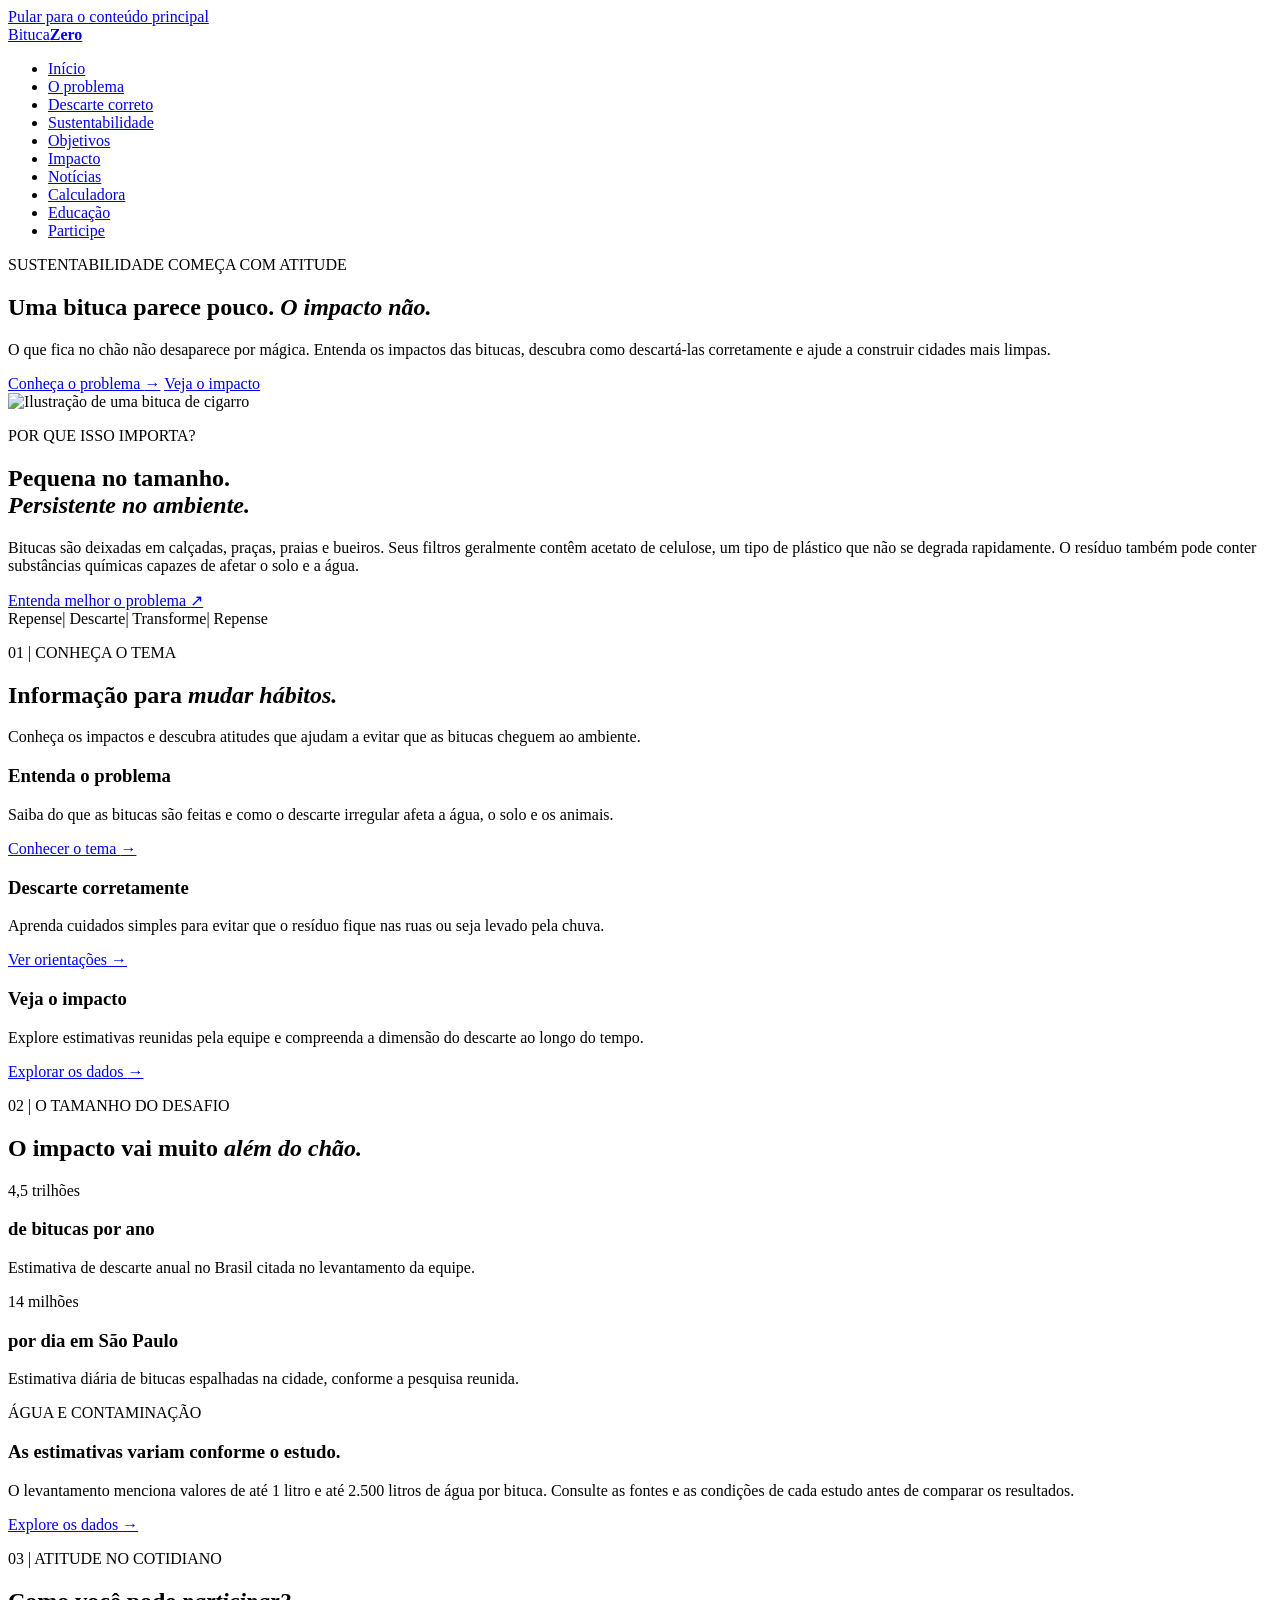
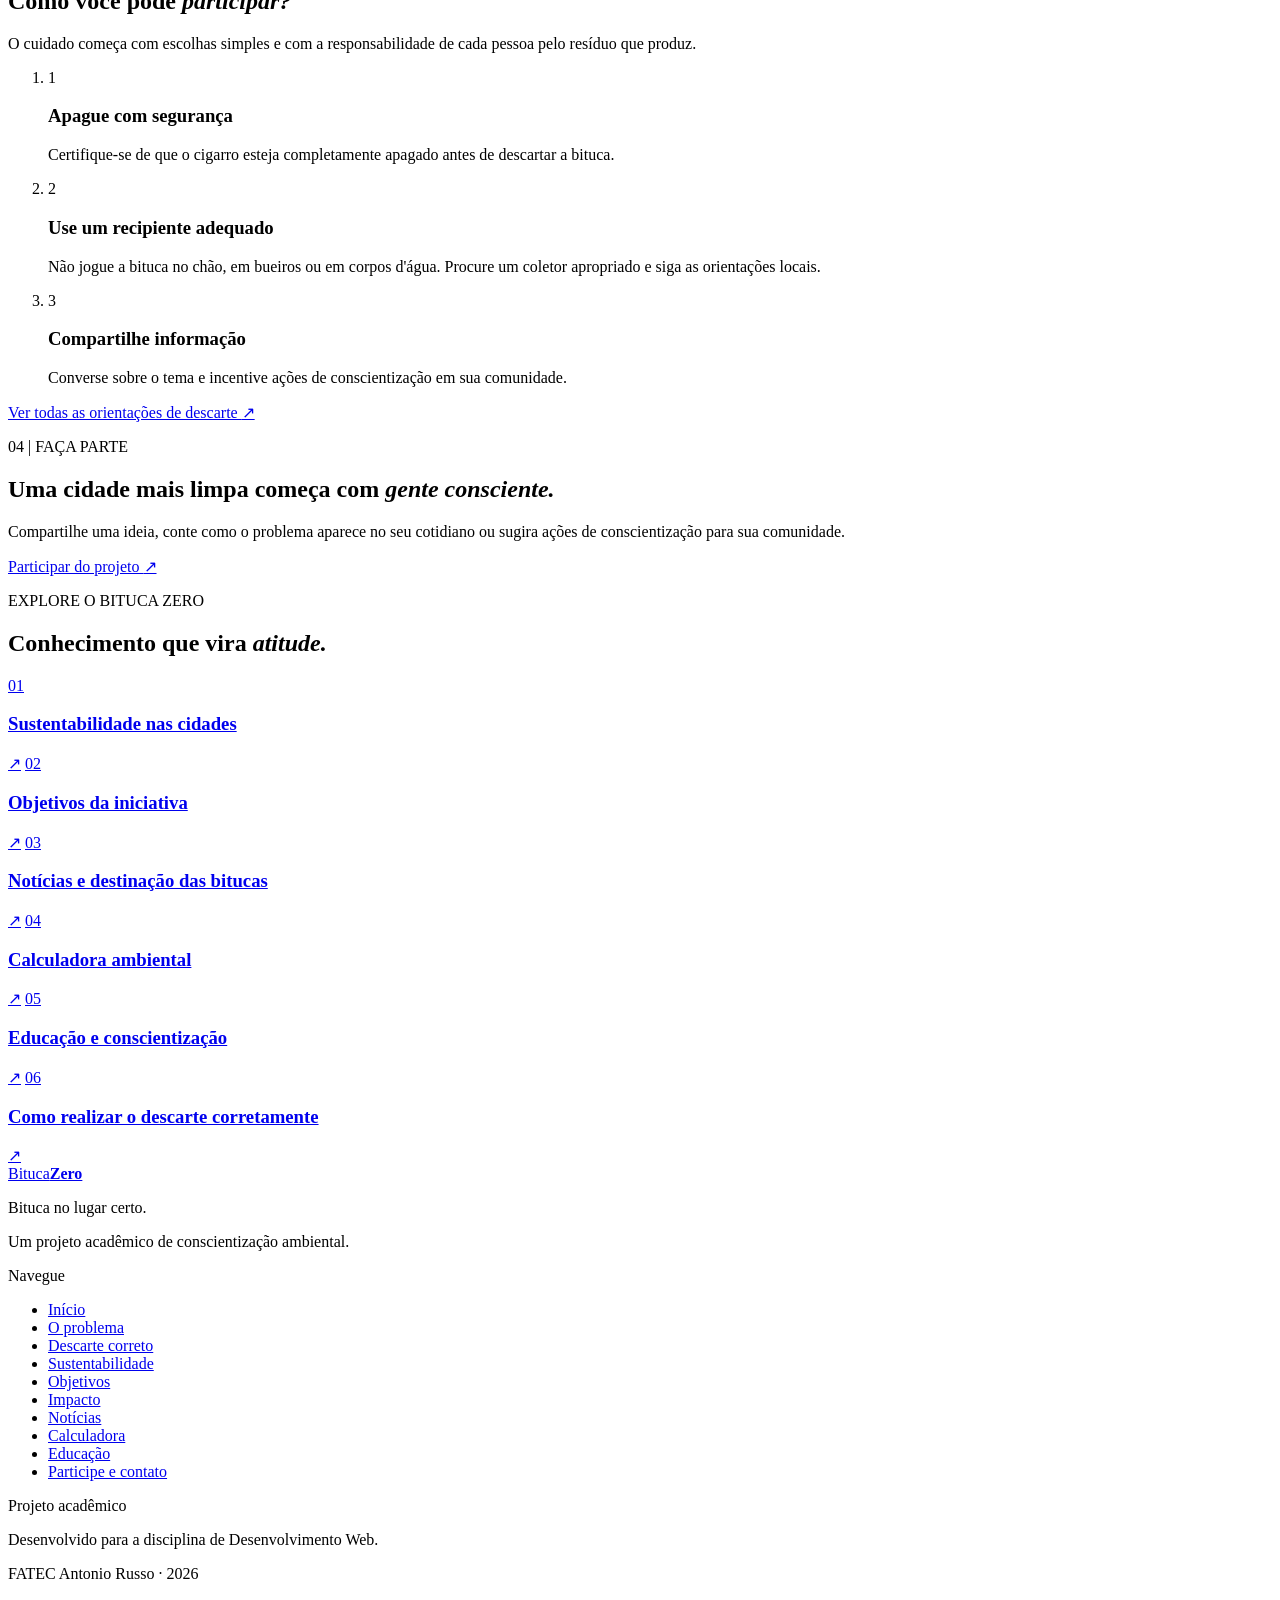
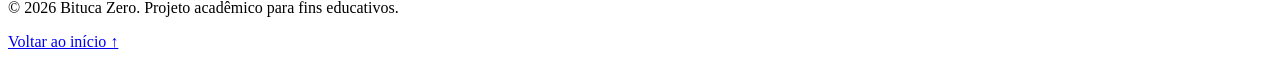
==== index.html @ f3017925 "Add files via upload" ====
<!DOCTYPE html>
<html lang="pt-BR">
<head>
    <meta charset="UTF-8">
    <meta name="viewport" content="width=device-width, initial-scale=1.0">
    <meta name="description" content="Bituca Zero: informação e conscientização sobre o descarte correto de bitucas de cigarro e seus impactos ambientais.">
    <meta name="theme-color" content="#315b3b">
    <title>Bituca Zero | Bituca no lugar certo</title>

    <!-- Estilos: base.css (cores, cabeçalho, rodapé) e index.css (esta página). -->
    <link rel="stylesheet" href="css/base.css">
    <link rel="stylesheet" href="css/index.css">
</head>
<body class="pagina_index">
    <!-- Link de acessibilidade: permite pular diretamente para o conteúdo. -->
    <a class="atalho-conteudo" href="#conteudo">Pular para o conteúdo principal</a>

    <!-- Cabeçalho com a marca e a navegação principal. -->
    <header class="cabecalho">
        <div class="container cabecalho_interno">
            <a class="logo" href="index.html" aria-label="Bituca Zero — página inicial">
                <span class="logo_texto">Bituca<strong>Zero</strong></span>
            </a>

            <!-- Os links apontam para as dez páginas planejadas para o site. -->
            <nav class="menu" aria-label="Menu principal">
                <ul class="menu_lista">
                    <li><a href="index.html" aria-current="page">Início</a></li>
                    <li><a href="problema.html">O problema</a></li>
                    <li><a href="descarte.html">Descarte correto</a></li>
                    <li><a href="sustentabilidade.html">Sustentabilidade</a></li>
                    <li><a href="objetivo.html">Objetivos</a></li>
                    <li><a href="impacto.html">Impacto</a></li>
                    <li><a href="noticias.html">Notícias</a></li>
                    <li><a href="calculadora.html">Calculadora</a></li>
                    <li><a href="educacao.html">Educação</a></li>
                    <li><a class="menu_botao" href="contato.html">Participe</a></li>
                </ul>
            </nav>
        </div>
    </header>

    <!-- Conteúdo principal da página inicial. -->
    <main id="conteudo">
        <!-- Seção de destaque- apresenta o tema e encaminha para outras páginas. -->
        <section class="destaque" aria-labelledby="titulo-destaque">
            <div class="container destaque_interno">
                <div class="destaque_texto">
                    <p class="sobretitulo"><span class="sobretitulo_ponto" aria-hidden="true"></span> SUSTENTABILIDADE COMEÇA COM ATITUDE</p>
                    <h1 id="titulo-destaque">Uma bituca parece pouco. <em>O impacto não.</em></h1>
                    <p class="destaque_descricao">
                        O que fica no chão não desaparece por mágica. Entenda os impactos das bitucas,
                        descubra como descartá-las corretamente e ajude a construir cidades mais limpas.
                    </p>
                    <div class="destaque_acoes">
                        <a class="botao botao_principal" href="problema.html">Conheça o problema <span aria-hidden="true">→</span></a>
                        <a class="botao botao_contorno" href="impacto.html">Veja o impacto</a>
                    </div>
                </div>
                
                <!-- Imagem  -->
                <div class="destaque_imagem">
                    <img src="img/bituca.png" alt="Ilustração de uma bituca de cigarro" width="400" height="400">
                </div>
            </div>
        </section>

        <!-- Resumo introdutório sobre a importância do tema. -->
        <section class="secao secao_introducao" aria-labelledby="titulo-causa">
            <div class="container introducao_grade">
                <div>
                    <p class="sobretitulo">POR QUE ISSO IMPORTA?</p>
                    <h2 id="titulo-causa">Pequena no tamanho.<br><em>Persistente no ambiente.</em></h2>
                </div>
                <div class="introducao_texto">
                    <p>
                        Bitucas são deixadas em calçadas, praças, praias e bueiros. Seus filtros geralmente
                        contêm acetato de celulose, um tipo de plástico que não se degrada rapidamente.
                        O resíduo também pode conter substâncias químicas capazes de afetar o solo e a água.
                    </p>
                    <a class="link-seta" href="problema.html">Entenda melhor o problema <span aria-hidden="true">↗</span></a>
                </div>
            </div>
        </section>

        <!--faixa entre o inicio e a intro-->
            <div class="faixa" aria-hidden="true">
                <span>Repense</span><span class="faixa_estrela">|</span>
                <span>Descarte</span><span class="faixa_estrela">|</span>
                <span>Transforme</span><span class="faixa_estrela">|</span>
                <span>Repense</span>
            </div>

        <!-- Cartões que apresentam os principais caminhos de navegação. -->
        <section class="secao secao_problema" aria-labelledby="titulo-explorar">
            <div class="container">
                <div class="secao_cabecalho">
                    <div>
                        <p class="sobretitulo">01 | CONHEÇA O TEMA</p>
                        <h2 id="titulo-explorar">Informação para <em>mudar hábitos.</em></h2>
                    </div>
                    <p>Conheça os impactos e descubra atitudes que ajudam a evitar que as bitucas cheguem ao ambiente.</p>
                </div>

                <div class="cartoes">
                    <article class="cartao">
                        <span class="cartao_numero" aria-hidden="true"></span>
                        <h3>Entenda o problema</h3>
                        <p>Saiba do que as bitucas são feitas e como o descarte irregular afeta a água, o solo e os animais.</p>
                        <a href="problema.html">Conhecer o tema <span aria-hidden="true">→</span></a>
                    </article>

                    <article class="cartao">
                        <span class="cartao_numero" aria-hidden="true"></span>
                        <h3>Descarte corretamente</h3>
                        <p>Aprenda cuidados simples para evitar que o resíduo fique nas ruas ou seja levado pela chuva.</p>
                        <a href="descarte.html">Ver orientações <span aria-hidden="true">→</span></a>
                    </article>

                    <article class="cartao">
                        <span class="cartao_numero" aria-hidden="true"></span>
                        <h3>Veja o impacto</h3>
                        <p>Explore estimativas reunidas pela equipe e compreenda a dimensão do descarte ao longo do tempo.</p>
                        <a href="impacto.html">Explorar os dados <span aria-hidden="true">→</span></a>
                    </article>
                </div>
            </div>
        </section>

        <!-- Dados do levantamento -->
        <section class="secao secao_dados" aria-labelledby="titulo-dados">
            <div class="container">
                <div class="secao_cabecalho secao_cabecalho_claro">
                    <div>
                        <p class="sobretitulo">02 | O TAMANHO DO DESAFIO</p>
                        <h2 id="titulo-dados">O impacto vai muito <em>além do chão.</em></h2>
                    </div>
                </div>

                <div class="dados_grade">
                    <article class="dado">
                        <p class="dado_numero">4,5 <span>trilhões</span></p>
                        <h3>de bitucas por ano</h3>
                        <p>Estimativa de descarte anual no Brasil citada no levantamento da equipe.</p>
                    </article>
                    <article class="dado">
                        <p class="dado_numero">14 <span>milhões</span></p>
                        <h3>por dia em São Paulo</h3>
                        <p>Estimativa diária de bitucas espalhadas na cidade, conforme a pesquisa reunida.</p>
                    </article>
                    <article class="dado dado_destaque">
                        <p class="dado_etiqueta">ÁGUA E CONTAMINAÇÃO</p>
                        <h3>As estimativas variam conforme o estudo.</h3>
                        <p>O levantamento menciona valores de até 1 litro e até 2.500 litros de água por bituca. Consulte as fontes e as condições de cada estudo antes de comparar os resultados.</p>
                    </article>
                </div>
                <a class="botao botao_claro" href="impacto.html">Explore os dados <span aria-hidden="true">→</span></a>
            </div>
        </section>

        <!-- Passos práticos para orientar o visitante. -->
        <section class="secao secao_passos" aria-labelledby="titulo-participar">
            <div class="container">
                <div class="secao_cabecalho">
                    <div>
                        <p class="sobretitulo">03 | ATITUDE NO COTIDIANO</p>
                        <h2 id="titulo-participar">Como você pode <em>participar?</em></h2>
                    </div>
                    <p>O cuidado começa com escolhas simples e com a responsabilidade de cada pessoa pelo resíduo que produz.</p>
                </div>

                <ol class="passos">
                    <li class="passos_item">
                        <span class="passos_numero">1</span>
                        <div>
                            <h3>Apague com segurança</h3>
                            <p>Certifique-se de que o cigarro esteja completamente apagado antes de descartar a bituca.</p>
                        </div>
                    </li>
                    <li class="passos_item">
                        <span class="passos_numero">2</span>
                        <div>
                            <h3>Use um recipiente adequado</h3>
                            <p>Não jogue a bituca no chão, em bueiros ou em corpos d'água. Procure um coletor apropriado e siga as orientações locais.</p>
                        </div>
                    </li>
                    <li class="passos_item">
                        <span class="passos_numero">3</span>
                        <div>
                            <h3>Compartilhe informação</h3>
                            <p>Converse sobre o tema e incentive ações de conscientização em sua comunidade.</p>
                        </div>
                    </li>
                </ol>
                <a class="link-seta" href="descarte.html">Ver todas as orientações de descarte <span aria-hidden="true">↗</span></a>
            </div>
        </section>

        <!-- Chamada para participação da comunidade. -->
        <section class="secao secao_participar" aria-labelledby="titulo-faca-parte">
            <div class="container participar_cartao">
                <div class="participar_texto">
                    <p class="sobretitulo">04 | FAÇA PARTE</p>
                    <h2 id="titulo-faca-parte">Uma cidade mais limpa começa com <em>gente consciente.</em></h2>
                    <p>Compartilhe uma ideia, conte como o problema aparece no seu cotidiano ou sugira ações de conscientização para sua comunidade.</p>
                </div>
                <a class="botao botao_principal" href="contato.html">Participar do projeto <span aria-hidden="true">↗</span></a>
            </div>
        </section>

        <!-- Área com links para as demais páginas do site. -->
        <section class="secao secao_explorar" aria-labelledby="titulo-explorar-paginas">
            <div class="container">
                <div class="secao_cabecalho">
                    <div>
                        <p class="sobretitulo">EXPLORE O BITUCA ZERO</p>
                        <h2 id="titulo-explorar-paginas">Conhecimento que vira <em>atitude.</em></h2>
                    </div>
                </div>

                <div class="mais_grade">
                    <a class="mais_cartao" href="sustentabilidade.html"><span>01</span><h3>Sustentabilidade nas cidades</h3><span class="mais_seta" aria-hidden="true">↗</span></a>
                    <a class="mais_cartao" href="objetivo.html"><span>02</span><h3>Objetivos da iniciativa</h3><span class="mais_seta" aria-hidden="true">↗</span></a>
                    <a class="mais_cartao" href="noticias.html"><span>03</span><h3>Notícias e destinação das bitucas</h3><span class="mais_seta" aria-hidden="true">↗</span></a>
                    <a class="mais_cartao" href="calculadora.html"><span>04</span><h3>Calculadora ambiental</h3><span class="mais_seta" aria-hidden="true">↗</span></a>
                    <a class="mais_cartao" href="educacao.html"><span>05</span><h3>Educação e conscientização</h3><span class="mais_seta" aria-hidden="true">↗</span></a>
                    <a class="mais_cartao" href="descarte.html"><span>06</span><h3>Como realizar o descarte corretamente</h3><span class="mais_seta" aria-hidden="true">↗</span></a>
                </div>
            </div>
        </section>
    </main>

    <!-- Rodapé repetido nas páginas para manter a navegação consistente. -->
    <footer class="rodape">
        <div class="container rodape_interno">
            <div class="rodape_marca">
                <a class="logo logo_rodape" href="index.html" aria-label="Bituca Zero — página inicial">
                    <span class="logo_texto">Bituca<strong>Zero</strong></span>
                </a>
                <p>Bituca no lugar certo.</p>
                <p class="rodape_descricao">Um projeto acadêmico de conscientização ambiental.</p>
            </div>

            <nav class="rodape_nav" aria-label="Navegação do rodapé">
                <p class="rodape_titulo">Navegue</p>
                <ul class="rodape_links">
                    <li><a href="index.html" aria-current="page">Início</a></li>
                    <li><a href="problema.html">O problema</a></li>
                    <li><a href="descarte.html">Descarte correto</a></li>
                    <li><a href="sustentabilidade.html">Sustentabilidade</a></li>
                    <li><a href="objetivo.html">Objetivos</a></li>
                    <li><a href="impacto.html">Impacto</a></li>
                    <li><a href="noticias.html">Notícias</a></li>
                    <li><a href="calculadora.html">Calculadora</a></li>
                    <li><a href="educacao.html">Educação</a></li>
                    <li><a href="contato.html">Participe e contato</a></li>
                </ul>
            </nav>

            <div class="rodape_projeto">
                <p class="rodape_titulo">Projeto acadêmico</p>
                <p>Desenvolvido para a disciplina de Desenvolvimento Web.</p>
                <p>FATEC Antonio Russo · 2026</p>
            </div>
        </div>
        <div class="container rodape_final">
            <p>&copy; 2026 Bituca Zero. Projeto acadêmico para fins educativos.</p>
            <a href="#conteudo">Voltar ao início ↑</a>
        </div>
    </footer>
</body>
</html>
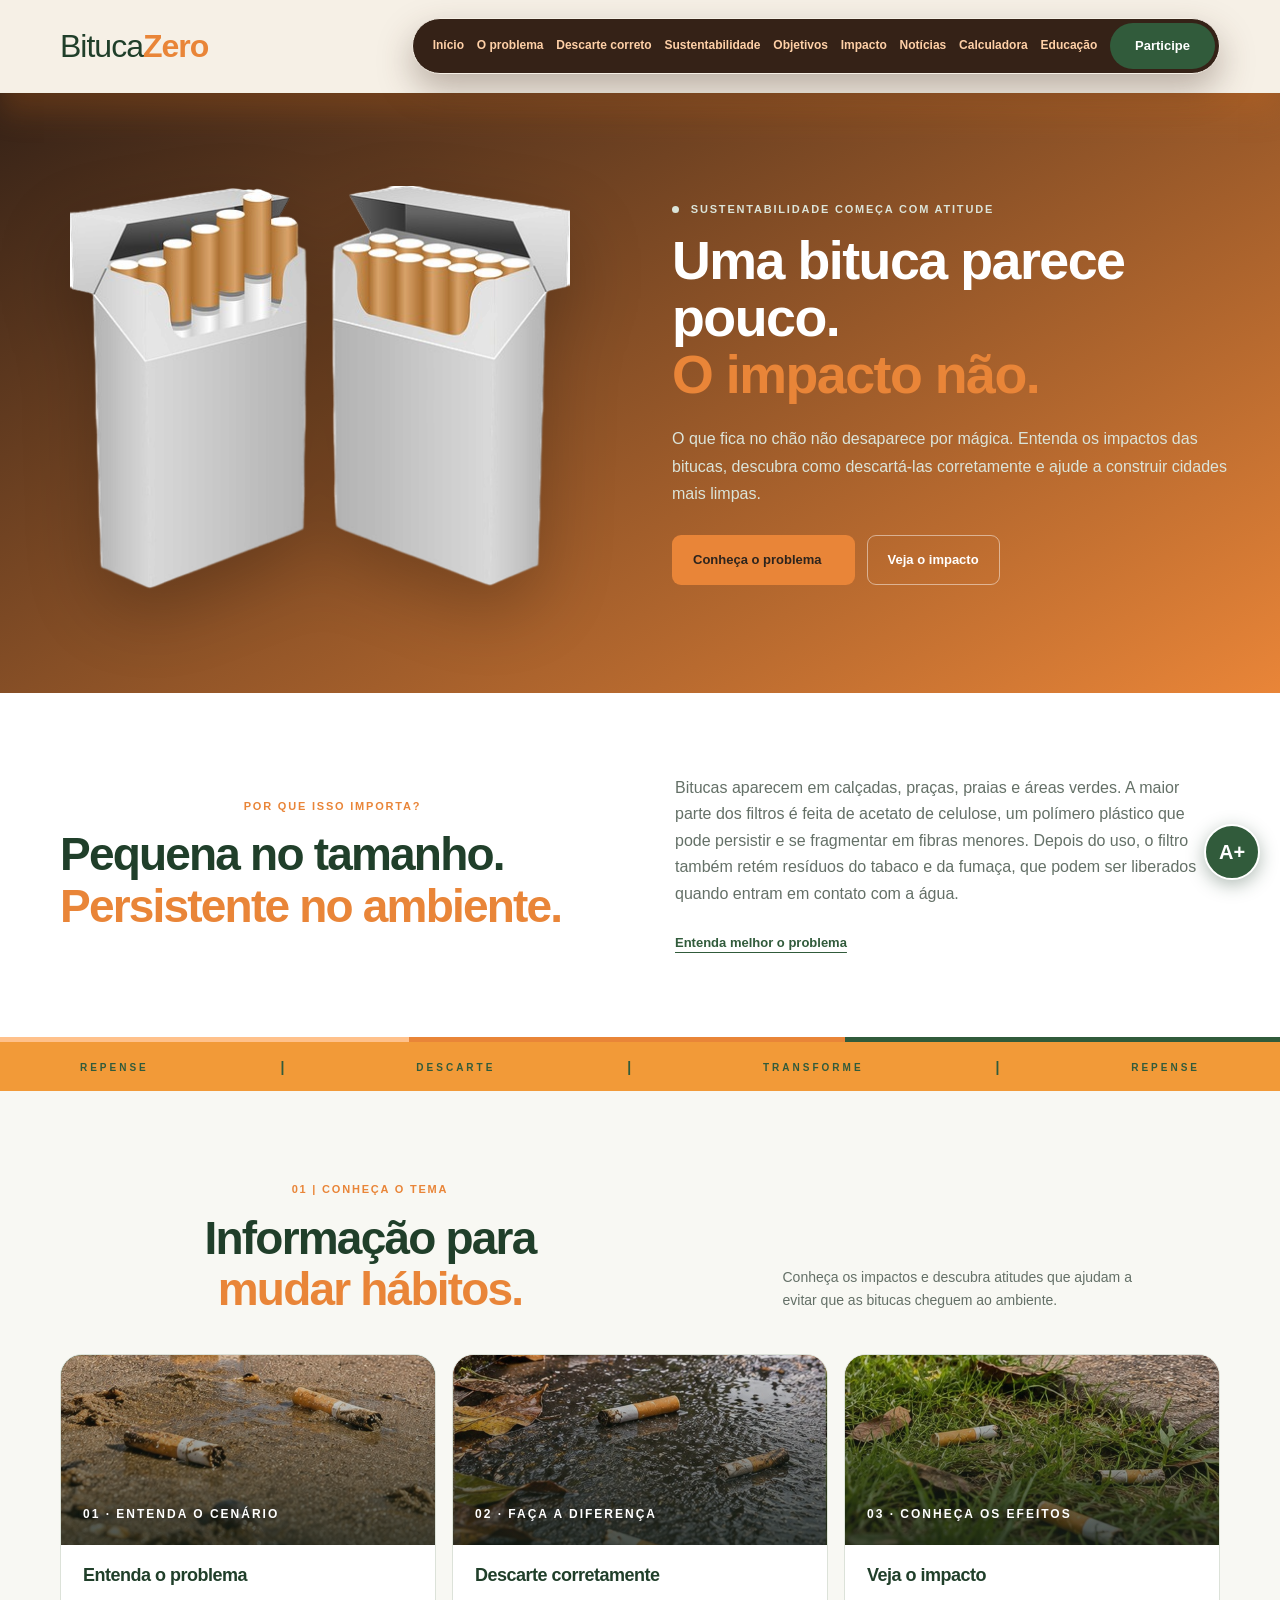
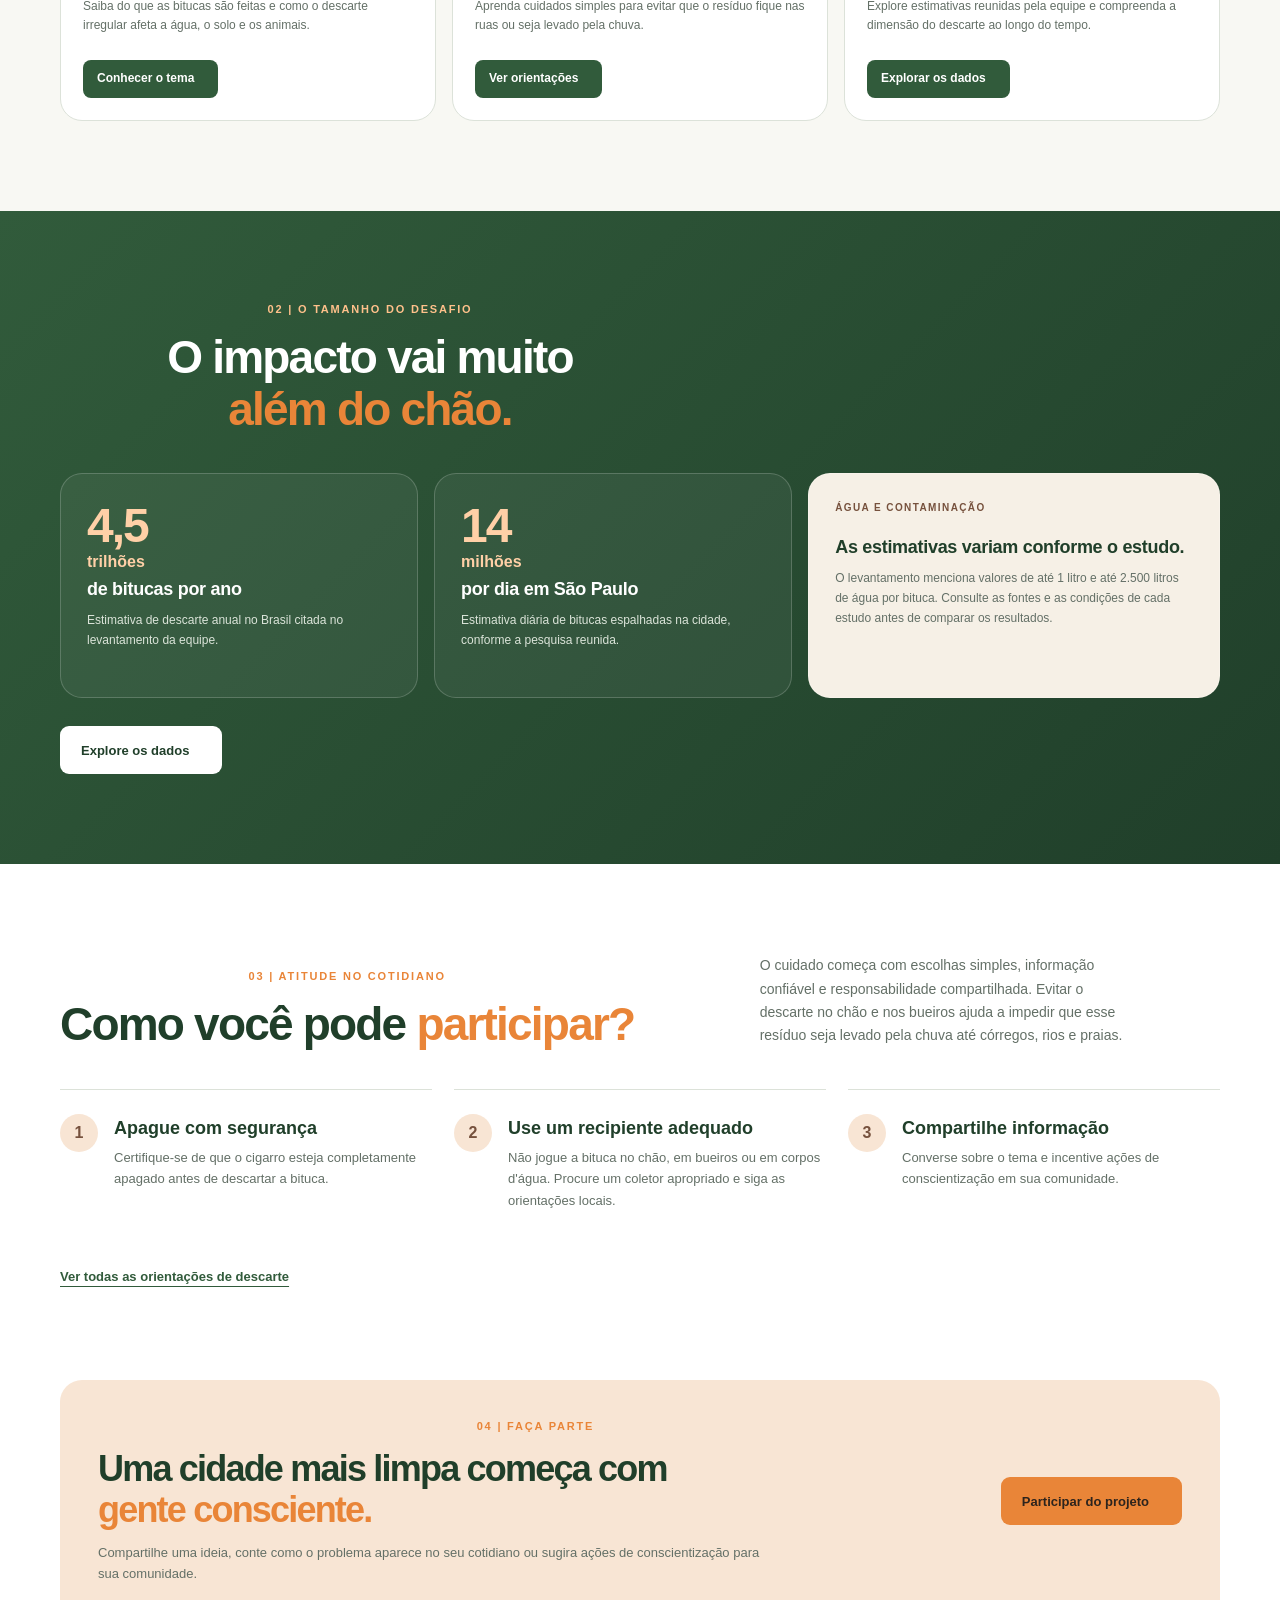
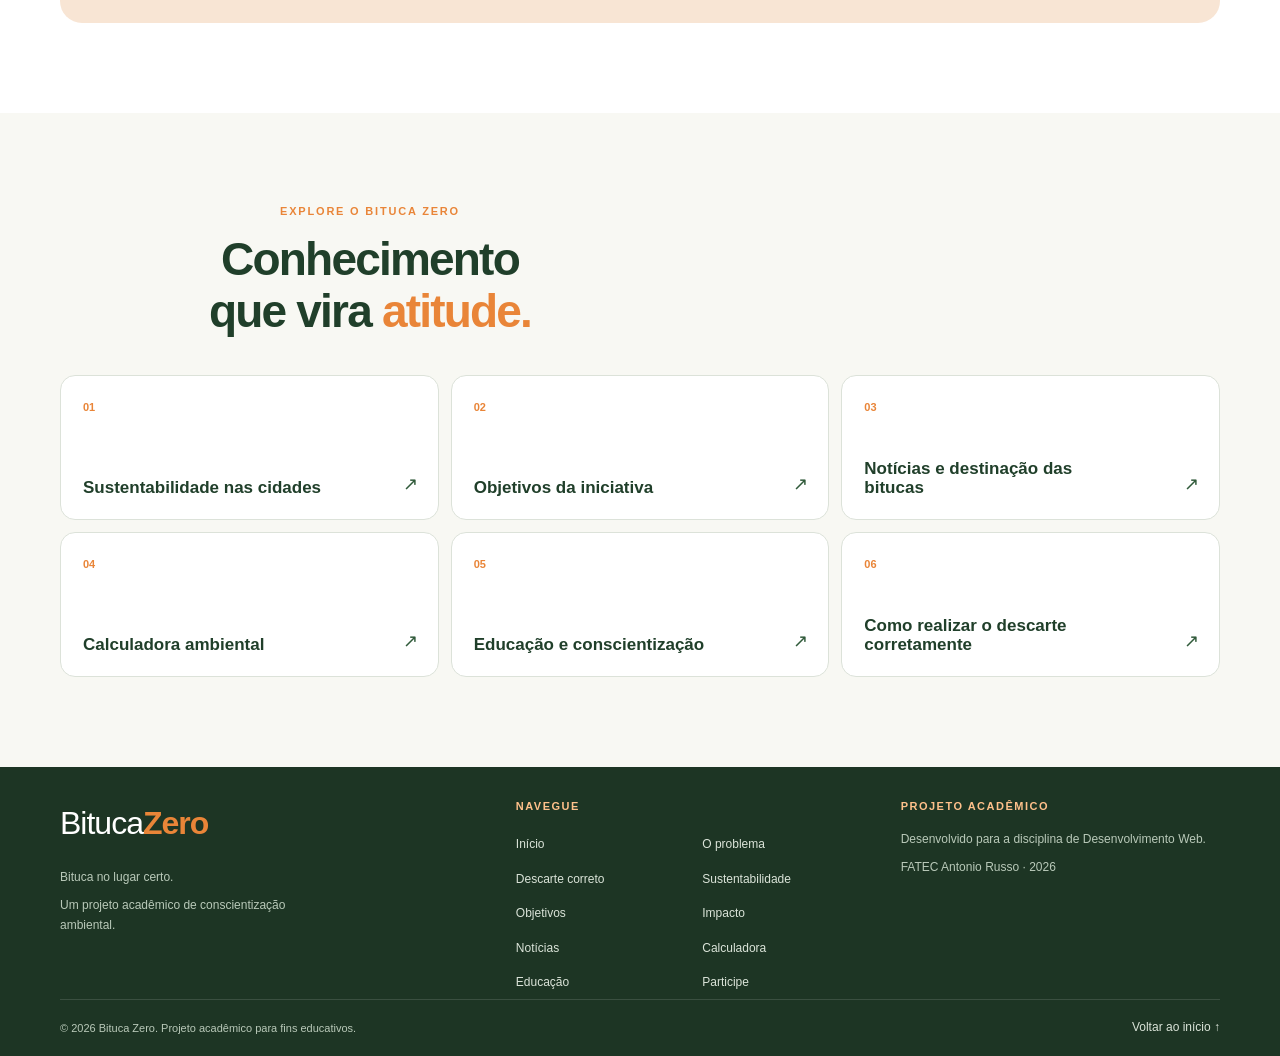
==== commit 60bfbfed: "Primeiro commit" ====
--- a/index.html
+++ b/index.html
@@ -23,18 +23,20 @@
             </a>
 
             <!-- Os links apontam para as dez páginas planejadas para o site. -->
-            <nav class="menu" aria-label="Menu principal">
-                <ul class="menu_lista">
-                    <li><a href="index.html" aria-current="page">Início</a></li>
+            <button class="menu_toggle" type="button" aria-expanded="false" aria-controls="menu-principal" aria-label="Abrir menu">
+                <span class="menu_toggle_barras" aria-hidden="true"></span>
+            </button>
+            <nav class="menu" id="menu-principal" aria-label="Menu principal">
+                <ul class="menu_lista">                    <li><a href="index.html">Início</a></li>
                     <li><a href="problema.html">O problema</a></li>
                     <li><a href="descarte.html">Descarte correto</a></li>
                     <li><a href="sustentabilidade.html">Sustentabilidade</a></li>
-                    <li><a href="objetivo.html">Objetivos</a></li>
+                    <li><a href="objetivos.html">Objetivos</a></li>
                     <li><a href="impacto.html">Impacto</a></li>
                     <li><a href="noticias.html">Notícias</a></li>
                     <li><a href="calculadora.html">Calculadora</a></li>
                     <li><a href="educacao.html">Educação</a></li>
-                    <li><a class="menu_botao" href="contato.html">Participe</a></li>
+                    <li><a href="participe.html" class="menu_botao">Participe</a></li>
                 </ul>
             </nav>
         </div>
@@ -47,13 +49,13 @@
             <div class="container destaque_interno">
                 <div class="destaque_texto">
                     <p class="sobretitulo"><span class="sobretitulo_ponto" aria-hidden="true"></span> SUSTENTABILIDADE COMEÇA COM ATITUDE</p>
-                    <h1 id="titulo-destaque">Uma bituca parece pouco. <em>O impacto não.</em></h1>
+                    <h1 id="titulo-destaque">Uma bituca parece pouco.<br><em>O impacto não.</em></h1>
                     <p class="destaque_descricao">
                         O que fica no chão não desaparece por mágica. Entenda os impactos das bitucas,
                         descubra como descartá-las corretamente e ajude a construir cidades mais limpas.
                     </p>
                     <div class="destaque_acoes">
-                        <a class="botao botao_principal" href="problema.html">Conheça o problema <span aria-hidden="true">→</span></a>
+                        <a class="botao botao_principal" href="problema.html">Conheça o problema <span aria-hidden="true"></span></a>
                         <a class="botao botao_contorno" href="impacto.html">Veja o impacto</a>
                     </div>
                 </div>
@@ -74,11 +76,9 @@
                 </div>
                 <div class="introducao_texto">
                     <p>
-                        Bitucas são deixadas em calçadas, praças, praias e bueiros. Seus filtros geralmente
-                        contêm acetato de celulose, um tipo de plástico que não se degrada rapidamente.
-                        O resíduo também pode conter substâncias químicas capazes de afetar o solo e a água.
+                        Bitucas aparecem em calçadas, praças, praias e áreas verdes. A maior parte dos filtros é feita de acetato de celulose, um polímero plástico que pode persistir e se fragmentar em fibras menores. Depois do uso, o filtro também retém resíduos do tabaco e da fumaça, que podem ser liberados quando entram em contato com a água.
                     </p>
-                    <a class="link-seta" href="problema.html">Entenda melhor o problema <span aria-hidden="true">↗</span></a>
+                    <a class="link-seta" href="problema.html">Entenda melhor o problema <span aria-hidden="true"></span></a>
                 </div>
             </div>
         </section>
@@ -104,24 +104,27 @@
 
                 <div class="cartoes">
                     <article class="cartao">
+                        <div class="cartao_visual"><img src="img/problematica-praia.jpg" alt="Imagem ilustrativa de bitucas espalhadas na areia de uma praia"><span>01 · Entenda o cenário</span></div>
                         <span class="cartao_numero" aria-hidden="true"></span>
                         <h3>Entenda o problema</h3>
                         <p>Saiba do que as bitucas são feitas e como o descarte irregular afeta a água, o solo e os animais.</p>
-                        <a href="problema.html">Conhecer o tema <span aria-hidden="true">→</span></a>
+                        <a href="problema.html">Conhecer o tema <span aria-hidden="true"></span></a>
                     </article>
 
                     <article class="cartao">
+                        <div class="cartao_visual"><img src="img/problematica-bueiro-nova.jpg" alt="Imagem ilustrativa de bitucas próximas a um bueiro em uma rua molhada"><span>02 · Faça a diferença</span></div>
                         <span class="cartao_numero" aria-hidden="true"></span>
                         <h3>Descarte corretamente</h3>
                         <p>Aprenda cuidados simples para evitar que o resíduo fique nas ruas ou seja levado pela chuva.</p>
-                        <a href="descarte.html">Ver orientações <span aria-hidden="true">→</span></a>
+                        <a href="descarte.html">Ver orientações <span aria-hidden="true"></span></a>
                     </article>
 
                     <article class="cartao">
+                        <div class="cartao_visual"><img src="img/problematica-parque.jpg" alt="Imagem ilustrativa de bitucas abandonadas no gramado de um parque"><span>03 · Conheça os efeitos</span></div>
                         <span class="cartao_numero" aria-hidden="true"></span>
                         <h3>Veja o impacto</h3>
                         <p>Explore estimativas reunidas pela equipe e compreenda a dimensão do descarte ao longo do tempo.</p>
-                        <a href="impacto.html">Explorar os dados <span aria-hidden="true">→</span></a>
+                        <a href="impacto.html">Explorar os dados <span aria-hidden="true"></span></a>
                     </article>
                 </div>
             </div>
@@ -154,7 +157,7 @@
                         <p>O levantamento menciona valores de até 1 litro e até 2.500 litros de água por bituca. Consulte as fontes e as condições de cada estudo antes de comparar os resultados.</p>
                     </article>
                 </div>
-                <a class="botao botao_claro" href="impacto.html">Explore os dados <span aria-hidden="true">→</span></a>
+                <a class="botao botao_claro" href="impacto.html">Explore os dados <span aria-hidden="true"></span></a>
             </div>
         </section>
 
@@ -166,7 +169,7 @@
                         <p class="sobretitulo">03 | ATITUDE NO COTIDIANO</p>
                         <h2 id="titulo-participar">Como você pode <em>participar?</em></h2>
                     </div>
-                    <p>O cuidado começa com escolhas simples e com a responsabilidade de cada pessoa pelo resíduo que produz.</p>
+                    <p>O cuidado começa com escolhas simples, informação confiável e responsabilidade compartilhada. Evitar o descarte no chão e nos bueiros ajuda a impedir que esse resíduo seja levado pela chuva até córregos, rios e praias.</p>
                 </div>
 
                 <ol class="passos">
@@ -192,7 +195,7 @@
                         </div>
                     </li>
                 </ol>
-                <a class="link-seta" href="descarte.html">Ver todas as orientações de descarte <span aria-hidden="true">↗</span></a>
+                <a class="link-seta" href="descarte.html">Ver todas as orientações de descarte <span aria-hidden="true"></span></a>
             </div>
         </section>
 
@@ -204,7 +207,7 @@
                     <h2 id="titulo-faca-parte">Uma cidade mais limpa começa com <em>gente consciente.</em></h2>
                     <p>Compartilhe uma ideia, conte como o problema aparece no seu cotidiano ou sugira ações de conscientização para sua comunidade.</p>
                 </div>
-                <a class="botao botao_principal" href="contato.html">Participar do projeto <span aria-hidden="true">↗</span></a>
+                <a class="botao botao_principal" href="participe.html">Participar do projeto <span aria-hidden="true"></span></a>
             </div>
         </section>
 
@@ -220,7 +223,7 @@
 
                 <div class="mais_grade">
                     <a class="mais_cartao" href="sustentabilidade.html"><span>01</span><h3>Sustentabilidade nas cidades</h3><span class="mais_seta" aria-hidden="true">↗</span></a>
-                    <a class="mais_cartao" href="objetivo.html"><span>02</span><h3>Objetivos da iniciativa</h3><span class="mais_seta" aria-hidden="true">↗</span></a>
+                    <a class="mais_cartao" href="objetivos.html"><span>02</span><h3>Objetivos da iniciativa</h3><span class="mais_seta" aria-hidden="true">↗</span></a>
                     <a class="mais_cartao" href="noticias.html"><span>03</span><h3>Notícias e destinação das bitucas</h3><span class="mais_seta" aria-hidden="true">↗</span></a>
                     <a class="mais_cartao" href="calculadora.html"><span>04</span><h3>Calculadora ambiental</h3><span class="mais_seta" aria-hidden="true">↗</span></a>
                     <a class="mais_cartao" href="educacao.html"><span>05</span><h3>Educação e conscientização</h3><span class="mais_seta" aria-hidden="true">↗</span></a>
@@ -244,16 +247,16 @@
             <nav class="rodape_nav" aria-label="Navegação do rodapé">
                 <p class="rodape_titulo">Navegue</p>
                 <ul class="rodape_links">
-                    <li><a href="index.html" aria-current="page">Início</a></li>
+                    <li><a href="index.html">Início</a></li>
                     <li><a href="problema.html">O problema</a></li>
                     <li><a href="descarte.html">Descarte correto</a></li>
                     <li><a href="sustentabilidade.html">Sustentabilidade</a></li>
-                    <li><a href="objetivo.html">Objetivos</a></li>
+                    <li><a href="objetivos.html">Objetivos</a></li>
                     <li><a href="impacto.html">Impacto</a></li>
                     <li><a href="noticias.html">Notícias</a></li>
                     <li><a href="calculadora.html">Calculadora</a></li>
                     <li><a href="educacao.html">Educação</a></li>
-                    <li><a href="contato.html">Participe e contato</a></li>
+                    <li><a href="participe.html">Participe</a></li>
                 </ul>
             </nav>
 
@@ -268,5 +271,34 @@
             <a href="#conteudo">Voltar ao início ↑</a>
         </div>
     </footer>
+    <div id="acesso">
+        <button id="abrir" type="button" aria-expanded="false" aria-controls="painel" aria-label="Abrir painel de acessibilidade">A+</button>
+        <section id="painel" role="dialog" aria-labelledby="titulo-acessibilidade" hidden>
+            <h2 id="titulo-acessibilidade">Acessibilidade</h2>
+            <div role="group" aria-label="Tamanho do texto">
+                <span>Tamanho do texto</span>
+                <button type="button" data-acao="fonte-menos" aria-label="Diminuir texto">A−</button>
+                <button type="button" data-acao="fonte-mais" aria-label="Aumentar texto">A+</button>
+            </div>
+            <div role="group" aria-label="Opções visuais">
+                <button type="button" data-toggle="alto-contraste" aria-pressed="false">Alto contraste</button>
+                <button type="button" data-toggle="escala-cinza" aria-pressed="false">Tons de cinza</button>
+                <button type="button" data-toggle="fonte-legivel" aria-pressed="false">Fonte legível</button>
+                <button type="button" data-toggle="destacar-links" aria-pressed="false">Destacar links</button>
+                <button type="button" data-toggle="espacamento" aria-pressed="false">Mais espaçamento</button>
+                <button type="button" data-acao="daltonismo" aria-pressed="false">Modo daltônico: desligado</button>
+            </div>
+            <button type="button" class="a11y-reset" data-acao="reset" aria-live="polite">Restaurar padrão</button>
+        </section>
+        <svg aria-hidden="true" focusable="false">
+            <defs>
+                <filter id="filtro-protanopia"><feColorMatrix type="matrix" values="0.567 0.433 0 0 0  0.558 0.442 0 0 0  0 0.242 0.758 0 0  0 0 0 1 0"/></filter>
+                <filter id="filtro-deuteranopia"><feColorMatrix type="matrix" values="0.625 0.375 0 0 0  0.7 0.3 0 0 0  0 0.3 0.7 0 0  0 0 0 1 0"/></filter>
+                <filter id="filtro-tritanopia"><feColorMatrix type="matrix" values="0.95 0.05 0 0 0  0 0.433 0.567 0 0  0 0.475 0.525 0 0  0 0 0 1 0"/></filter>
+            </defs>
+        </svg>
+    </div>
+    <script src="js/menu.js" defer></script>
+    <script src="js/acessibilidade.js" defer></script>
 </body>
 </html>
--- a/css/base.css
+++ b/css/base.css
@@ -0,0 +1,746 @@
+/* 1. Variáveis (paleta, medidas) */
+:root {
+    /* Cores principais */
+    --verde: #315b3b;
+    --verde-escuro: #203f2a;
+    --verde-rodape: #1d3524;
+    --laranja: #e98538;
+    --laranja-hover: #f39a50;
+    --laranja-claro: #f8e5d4;
+    --laranja-suave: #ffc18b;      /* destaques sobre fundo escuro */
+    --laranja-numero: #ffd0a7;     /* números grandes sobre fundo verde */
+    --laranja-faixa: #f29a38;      /* faixa "Repense · Descarte · Transforme" */
+    --marrom: #76513d;
+    --marrom-escuro: #352217;
+    --branco: #ffffff;
+    --bege: #f6f0e6;
+
+    /* Textos */
+    --texto: #27332a;
+    --texto-suave: #647067;
+    --texto-menu: #4c5a4f;
+    --texto-botao: #2d241d;
+    --texto-sobre-escuro: #dbe4d9;        /* texto claro sobre verde */
+    --texto-sobre-escuro-suave: #b9c9b9;  /* texto secundário sobre verde */
+
+    /* Fundos, bordas e efeitos */
+    --fundo: #f8f8f3;
+    --borda: #dce2d9;
+    --cinza-numero: #a6afa5;
+    --sombra: 0 18px 45px rgba(32, 63, 42, 0.09);
+    --raio: 22px;
+    --largura: 1160px;
+}
+
+/* Respeita o tamanho declarado dos elementos. */
+*,
+*::before,
+*::after {
+    box-sizing: border-box;
+}
+html {
+    scroll-behavior: smooth;
+    scroll-padding-top: 100px;
+}
+body {
+    margin: 0;
+    background: var(--fundo);
+    color: var(--texto);
+    font-family: Arial, Helvetica, sans-serif;
+    font-size: 1rem;
+    line-height: 1.65;
+}
+img,
+svg {
+    max-width: 100%;
+}
+a {
+    color: inherit;
+}
+a:focus-visible {
+    outline: 3px solid var(--laranja);
+    outline-offset: 4px;
+}
+.container {
+    width: min(var(--largura), calc(100% - 48px));
+    margin-inline: auto;
+}
+
+/* Link de acessibilidade */
+.atalho-conteudo {
+    position: absolute;
+    top: 10px;
+    left: 10px;
+    z-index: 1000;
+    padding: 10px 14px;
+    transform: translateY(-160%);
+    border-radius: 8px;
+    background: var(--branco);
+    color: var(--verde-escuro);
+    font-weight: 700;
+}
+.atalho-conteudo:focus {
+    transform: translateY(0);
+}
+
+/* 2. Cabeçalho, marca e menu */
+.cabecalho {
+    position: relative;
+    padding-block: 2px;
+    z-index: 10;
+    background: var(--bege);
+    border-bottom: 1px solid rgba(216, 237, 221, 0.12);
+    box-shadow: 0 20px 28px rgba(223, 113, 28, 0.22);
+}
+.cabecalho_interno {
+    display: flex;
+    align-items: center;
+    justify-content: space-between;
+    gap: 26px;
+    min-height: 88px;
+    padding-block: 16px;
+}
+.logo {
+    display: inline-flex;
+    flex-shrink: 0;
+    align-items: center;
+    color: var(--verde-escuro);
+    text-decoration: none;
+}
+.logo_texto {
+    display: inline-block;
+    font-size: 2rem;
+    font-weight: 500;
+    letter-spacing: -1px;
+}
+.logo_texto strong {
+    color: var(--laranja);
+}
+.logo_rodape {
+    margin-bottom: 18px;
+}
+.logo_rodape,
+.logo_rodape .logo_texto {
+    color: var(--branco);
+}
+.menu {
+    min-width: 0;
+}
+.menu_lista {
+    position: relative;
+    display: flex;
+    flex-wrap: wrap;
+    align-items: center;
+    justify-content: flex-end;
+    gap: 4px 16px;
+    margin: 0;
+    padding: 4px 4px 4px 22px;
+    list-style: none;
+    background: var(--marrom-escuro);
+    border: 0.5px solid var(--bege);
+    border-radius: 999px;
+    box-shadow: 0 15px 35px rgba(74, 51, 40, 0.35);
+}
+.menu_lista a {
+    display: inline-block;
+    padding: 7px 0;
+    color: var(--laranja-numero);
+    font-size: 0.75rem;
+    font-weight: 700;
+    text-decoration: none;
+    transition: color 160ms ease;
+}
+.menu_lista a:hover,
+.menu_lista a[aria-current="page"] {
+    color: var(--laranja);
+}
+
+/* Botão "Participe" no menu (verde, arredondado). */
+.menu_lista a.menu_botao {
+    padding: 11px 26px;
+    border-radius: 999px;
+    background: var(--verde);
+    color: var(--branco);
+    font-size: 0.8125rem;
+    transition: background 160ms ease, transform 160ms ease;
+}
+.menu_lista a.menu_botao:hover {
+    transform: translateY(-2px);
+    background: var(--verde-escuro);
+    color: var(--branco);
+}
+
+/* 3. Tipografia compartilhada */
+.secao {
+    padding-block: 90px;
+}
+.sobretitulo {
+    margin: 0 0 15px;
+    color: var(--laranja);
+    font-size: 0.6875rem;
+    font-weight: 800;
+    letter-spacing: 1.8px;
+    line-height: 1.5;
+}
+h1,
+h2,
+h3,
+p {
+    margin-top: 0;
+}
+h1,
+h2,
+h3 {
+    color: var(--verde-escuro);
+    line-height: 1.12;
+}
+h1,
+h2 {
+    letter-spacing: -1.8px;
+}
+h2 {
+    margin-bottom: 18px;
+    font-size: clamp(1.875rem, 4vw, 2.875rem);
+    font-weight: 750;
+}
+h1 em,
+h2 em {
+    color: var(--laranja);
+    font-style: normal;
+}
+
+/* 4. Botões e links com seta */
+.botao {
+    display: inline-flex;
+    align-items: center;
+    justify-content: center;
+    gap: 12px;
+    min-height: 48px;
+    padding: 12px 20px;
+    border: 1px solid transparent;
+    border-radius: 9px;
+    font-size: 0.8125rem;
+    font-weight: 800;
+    text-align: center;
+    text-decoration: none;
+    transition: transform 160ms ease, background 160ms ease;
+}
+.botao:hover {
+    transform: translateY(-2px);
+}
+
+/* 5. Rodapé */
+.rodape {
+    padding-top: 30px;
+    background: var(--verde-rodape);
+    color: var(--texto-sobre-escuro);
+}
+.rodape_interno {
+    display: grid;
+    grid-template-columns: 1.2fr 1fr 0.9fr;
+    gap: 30px;
+    padding-bottom: 5px;
+}
+.rodape_marca > p,
+.rodape_projeto > p:not(.rodape_titulo) {
+    margin-bottom: 8px;
+    color: var(--texto-sobre-escuro-suave);
+    font-size: 0.75rem;
+}
+.rodape_descricao {
+    max-width: 250px;
+}
+.rodape_titulo {
+    margin-bottom: 15px;
+    color: var(--laranja-suave);
+    font-size: 0.6875rem;
+    font-weight: 900;
+    letter-spacing: 1.5px;
+    text-transform: uppercase;
+}
+.rodape_links {
+    display: grid;
+    grid-template-columns: 1fr 1fr;
+    gap: 8px 18px;
+    margin: 0;
+    padding: 0;
+    list-style: none;
+}
+.rodape_links a,
+.rodape_final a {
+    color: var(--texto-sobre-escuro);
+    font-size: 0.75rem;
+    text-decoration: none;
+}
+.rodape_links a:hover,
+.rodape_final a:hover {
+    color: var(--laranja-suave);
+    text-decoration: underline;
+}
+.rodape_final {
+    display: flex;
+    align-items: center;
+    justify-content: space-between;
+    gap: 20px;
+    padding-block: 18px;
+    border-top: 1px solid rgba(255, 255, 255, 0.13);
+}
+.rodape_final p {
+    margin: 0;
+    color: var(--texto-sobre-escuro-suave);
+    font-size: 0.6875rem;
+}
+
+/* 6. Telas médias */
+@media (max-width: 1000px) {
+    .cabecalho_interno {
+        align-items: flex-start;
+        flex-direction: column;
+        gap: 12px;
+    }
+    .menu_lista {
+        justify-content: flex-start;
+    }
+}
+
+/* 6. Tablets e celulares*/
+@media (max-width: 900px) {
+    .cabecalho_interno {
+        align-items: flex-start;
+        flex-direction: column;
+        gap: 10px;
+        min-height: 0;
+        padding-block: 16px 20px;
+    }
+    .logo_texto {
+        font-size: 1.75rem;
+    }
+    .menu {
+        width: 100%;
+    }
+    .menu_lista {
+        justify-content: flex-start;
+        gap: 8px;
+        padding: 16px;
+        border: 0;
+        border-radius: 26px;
+        box-shadow: 0 14px 30px rgba(53, 34, 23, 0.28);
+    }
+    .menu_lista a {
+        padding: 9px 15px;
+        border-radius: 999px;
+        background: rgba(255, 208, 167, 0.1);
+        font-size: 0.8125rem;
+        transition: background 160ms ease, color 160ms ease;
+    }
+    .menu_lista a:hover {
+        background: rgba(255, 208, 167, 0.2);
+    }
+    /* página atual: botão laranja cheio */
+    .menu_lista a[aria-current="page"] {
+        background: var(--laranja);
+        color: var(--marrom-escuro);
+    }
+    .menu_lista li:last-child {
+        flex: 0 0 100%;
+        margin-top: 6px;
+    }
+    .menu_lista a.menu_botao {
+        display: block;
+        padding: 14px 20px;
+        background: var(--verde);
+        font-size: 0.875rem;
+        text-align: center;
+    }
+    .menu_lista a.menu_botao:hover {
+        background: var(--verde-escuro);
+    }
+}
+
+/* 7. Celulares */
+@media (max-width: 700px) {
+    .container {
+        width: min(100% - 32px, var(--largura));
+    }
+    .secao {
+        padding-block: 62px;
+    }
+    .rodape_interno {
+        grid-template-columns: 1fr;
+        gap: 30px;
+    }
+    .rodape_final {
+        align-items: flex-start;
+        flex-direction: column;
+        gap: 10px;
+    }
+}
+
+/* Componentes das páginas internas do Bituca Zero */
+.pagina-topo {
+    padding: 76px 0 70px;
+    background: linear-gradient(135deg, var(--bege), #fff);
+    border-bottom: 1px solid var(--borda);
+}
+.pagina-topo .container {
+    max-width: var(--largura);
+}
+.pagina-topo h1 {
+    max-width: 850px;
+    margin: 0 0 18px;
+    font-size: clamp(2.375rem, 5vw, 3.875rem);
+    letter-spacing: -2px;
+    line-height: 1.05;
+}
+.pagina-topo p:last-child {
+    max-width: 760px;
+    color: var(--texto-suave);
+    font-size: 1.0625rem;
+}
+.duas-colunas {
+    display: grid;
+    grid-template-columns: 1.1fr .9fr;
+    gap: 56px;
+    align-items: center;
+}
+.duas-colunas p {
+    color: var(--texto-suave);
+}
+.painel {
+    padding: 30px;
+    border: 1px solid var(--borda);
+    border-radius: var(--raio);
+    background: #fff;
+    box-shadow: var(--sombra);
+}
+.painel h3 {
+    margin-bottom: 18px;
+}
+.lista-destaque {
+    padding-left: 20px;
+    margin: 0;
+    color: inherit;
+}
+.lista-destaque li {
+    padding: 7px 0;
+}
+.nota {
+    color: var(--texto-suave);
+    font-size: 0.875rem;
+}
+.nota {
+    margin-top: 24px;
+}
+.fundo-claro {
+    background: #f0f2eb;
+}
+.faq details p {
+    margin: 14px 0 0;
+    color: var(--texto-suave);
+}
+@media (max-width: 800px) {
+    .duas-colunas {
+        grid-template-columns: 1fr;
+        gap: 28px;
+    }
+    .pagina-topo {
+        padding: 54px 0;
+    }
+}
+@media (max-width: 600px) {
+    .pagina-topo h1 {
+        font-size: 2.5rem;
+    }
+    .painel {
+        padding: 22px;
+    }
+    .secao {
+        padding-block: 56px;
+    }
+}
+
+/* Alinhamento editorial: títulos e introduções centralizados; textos longos com leitura natural. */
+.pagina-topo .container {
+    text-align: center;
+}
+.pagina-topo .container > p:not(.sobretitulo) {
+    max-width: 760px;
+    margin-inline: auto;
+    text-align: center;
+}
+
+/* Evita os espaços exagerados que a justificação cria em colunas estreitas. */
+.secao p:not(.sobretitulo):not(.dado_numero):not(.dado_etiqueta) {
+    text-align: left;
+    text-wrap: pretty;
+}
+.secao .sobretitulo {
+    text-align: center;
+}
+.rodape p,
+.rodape li {
+    text-align: left;
+}
+
+/* Correção de alinhamento editorial em todas as páginas. */
+.pagina-topo h1 {
+    margin-inline: auto;
+    text-wrap: balance;
+}
+.pagina-topo .container > p:not(.sobretitulo) {
+    margin-inline: auto;
+    text-align: center;
+    text-align-last: center;
+    word-spacing: normal;
+    text-wrap: pretty;
+}
+.duas-colunas p {
+    text-align: left;
+    text-align-last: left;
+    word-spacing: normal;
+    text-wrap: pretty;
+}
+
+/* Menu em uma única linha no desktop e botão Participe destacado. */
+@media (min-width: 901px) {
+    .cabecalho_interno { gap: 22px; }
+    .menu { flex: 0 1 auto; }
+    .menu_lista {
+        flex-wrap: nowrap;
+        align-items: center;
+        gap: 4px clamp(8px, 1vw, 15px);
+        padding: 4px 4px 4px 20px;
+    }
+    .menu_lista a { white-space: nowrap; }
+    .menu_lista a.menu_botao {
+        display: inline-flex;
+        align-items: center;
+        justify-content: center;
+        min-height: 46px;
+        padding: 11px 25px;
+        white-space: nowrap;
+    }
+}
+
+/* ===== Menu hambúrguer (3 tracinhos) — só aparece em tablet/celular ===== */
+.menu_toggle {
+    display: none;
+}
+@media (max-width: 900px) {
+    .cabecalho { position: relative; }
+    .cabecalho_interno {
+        position: relative;
+        flex-direction: row;
+        align-items: center;
+        flex-wrap: wrap;
+        justify-content: space-between;
+        gap: 0;
+        min-height: 72px;
+        padding-block: 12px;
+    }
+    .menu_toggle {
+        display: inline-flex;
+        align-items: center;
+        justify-content: center;
+        width: 48px;
+        height: 48px;
+        padding: 0;
+        border: 0;
+        border-radius: 14px;
+        background: var(--marrom-escuro);
+        cursor: pointer;
+        transition: background 160ms ease;
+    }
+    .menu_toggle:hover { background: var(--marrom); }
+    .menu_toggle:focus-visible { outline: 3px solid var(--laranja); outline-offset: 3px; }
+    .menu_toggle_barras,
+    .menu_toggle_barras::before,
+    .menu_toggle_barras::after {
+        display: block;
+        width: 24px;
+        height: 3px;
+        border-radius: 3px;
+        background: var(--laranja-numero);
+        transition: transform 200ms ease, background 200ms ease;
+    }
+    .menu_toggle_barras { position: relative; }
+    .menu_toggle_barras::before,
+    .menu_toggle_barras::after { content: ""; position: absolute; left: 0; }
+    .menu_toggle_barras::before { top: -8px; }
+    .menu_toggle_barras::after { top: 8px; }
+    /* vira um "X" quando aberto */
+    .menu_toggle_ativo .menu_toggle_barras { background: transparent; }
+    .menu_toggle_ativo .menu_toggle_barras::before { transform: translateY(8px) rotate(45deg); }
+    .menu_toggle_ativo .menu_toggle_barras::after { transform: translateY(-8px) rotate(-45deg); }
+    /* menu escondido até clicar nos 3 tracinhos */
+    .menu {
+        display: none;
+        flex: 0 0 100%;
+        width: 100%;
+        margin-top: 12px;
+    }
+    .menu.menu_aberto { display: block; }
+}
+
+/* ===== Acessibilidade (painel A+, baseado no LibraryByte) ===== */
+#acesso {
+    position: fixed;
+    z-index: 1000;
+    right: 20px;
+    bottom: 20px;
+}
+#abrir {
+    width: 56px;
+    height: 56px;
+    border: 2px solid var(--branco);
+    border-radius: 50%;
+    background: var(--verde);
+    color: var(--branco);
+    cursor: pointer;
+    font: inherit;
+    font-size: 20px;
+    font-weight: 700;
+    box-shadow: 0 5px 18px rgba(32, 63, 42, 0.35);
+    transition: background 160ms ease, transform 160ms ease;
+}
+#abrir:hover {
+    background: var(--verde-escuro);
+    transform: translateY(-2px);
+}
+#painel[hidden] {
+    display: none;
+}
+#painel:not([hidden]) {
+    position: absolute;
+    right: 0;
+    bottom: calc(100% + 12px);
+    width: min(90vw, 360px);
+    max-height: min(70vh, 520px);
+    overflow-y: auto;
+    padding: 20px;
+    border: 1px solid var(--borda);
+    border-radius: 16px;
+    background: var(--branco);
+    color: var(--texto);
+    box-shadow: 0 12px 36px rgba(32, 63, 42, 0.25);
+}
+#painel h2 {
+    margin: 0 0 16px;
+    font-size: 22px;
+    letter-spacing: 0;
+}
+#painel [role="group"] {
+    display: flex;
+    flex-wrap: wrap;
+    gap: 8px;
+    margin-bottom: 12px;
+}
+#painel [role="group"] span {
+    flex-basis: 100%;
+    font-weight: 700;
+    color: var(--verde-escuro);
+}
+#painel button {
+    padding: 8px 12px;
+    border: 1px solid var(--verde);
+    border-radius: 8px;
+    background: var(--branco);
+    color: var(--verde-escuro);
+    cursor: pointer;
+    font: inherit;
+    font-size: 14px;
+}
+#painel button:hover {
+    background: var(--laranja-claro);
+}
+#painel button[aria-pressed="true"] {
+    background: var(--verde);
+    color: var(--branco);
+}
+#abrir:focus-visible,
+#painel button:focus-visible {
+    outline: 3px solid var(--laranja);
+    outline-offset: 3px;
+}
+#painel .a11y-reset {
+    margin-top: 4px;
+    background: var(--verde-escuro);
+    color: var(--branco);
+}
+#painel .a11y-reset:hover {
+    background: var(--verde);
+}
+#acesso svg {
+    position: absolute;
+    width: 0;
+    height: 0;
+    overflow: hidden;
+    pointer-events: none;
+}
+html.alto-contraste body,
+html.alto-contraste .cabecalho,
+html.alto-contraste .rodape,
+html.alto-contraste .menu_lista,
+html.alto-contraste .pagina-topo,
+html.alto-contraste .secao,
+html.alto-contraste .fundo-claro,
+html.alto-contraste .painel,
+html.alto-contraste #painel,
+html.alto-contraste #abrir,
+html.alto-contraste .menu_toggle,
+html.alto-contraste button {
+    background: #000 !important;
+    color: #fff !important;
+    border-color: #fff;
+}
+html.alto-contraste h1,
+html.alto-contraste h2,
+html.alto-contraste h3,
+html.alto-contraste p,
+html.alto-contraste li,
+html.alto-contraste .logo_texto {
+    color: #fff !important;
+}
+html.alto-contraste a,
+html.alto-contraste h1 em,
+html.alto-contraste h2 em,
+html.alto-contraste .sobretitulo,
+html.alto-contraste .logo_texto strong {
+    color: #ffff00 !important;
+}
+html.alto-contraste .menu_toggle_barras,
+html.alto-contraste .menu_toggle_barras::before,
+html.alto-contraste .menu_toggle_barras::after {
+    background: #ffff00;
+}
+html.alto-contraste .menu_toggle_ativo .menu_toggle_barras {
+    background: transparent;
+}
+html.escala-cinza {
+    filter: grayscale(100%);
+}
+html.fonte-legivel body,
+html.fonte-legivel button {
+    font-family: Verdana, Arial, sans-serif;
+    letter-spacing: 0.03em;
+}
+html.destacar-links a {
+    text-decoration: underline;
+    text-decoration-thickness: 3px;
+    background: #ffff99;
+    color: #000 !important;
+}
+html.espacamento body {
+    line-height: 1.9;
+    letter-spacing: 0.05em;
+    word-spacing: 0.15em;
+}
+html.dalt-protanopia {
+    filter: url(#filtro-protanopia);
+}
+html.dalt-deuteranopia {
+    filter: url(#filtro-deuteranopia);
+}
+html.dalt-tritanopia {
+    filter: url(#filtro-tritanopia);
+}
--- a/css/index.css
+++ b/css/index.css
@@ -0,0 +1,962 @@
+/* 1. Destaque principal (hero) */
+
+/* ===== Estilos desta página (antes ficavam em base.css) ===== */
+/* 4. Botões e links com seta */
+.botao_principal {
+    background: var(--laranja);
+    color: var(--texto-botao);
+}
+.botao_principal:hover {
+    background: var(--laranja-hover);
+}
+.botao_contorno {
+    border-color: rgba(255, 255, 255, 0.38);
+    color: var(--branco);
+}
+.botao_contorno:hover {
+    background: rgba(255, 255, 255, 0.08);
+}
+.botao_claro {
+    margin-top: 28px;
+    background: var(--branco);
+    color: var(--verde-escuro);
+}
+.link-seta {
+    display: inline-flex;
+    align-items: center;
+    gap: 12px;
+    color: var(--verde);
+    font-size: 0.8125rem;
+    font-weight: 800;
+    text-decoration-thickness: 1px;
+    text-underline-offset: 5px;
+}
+.link-seta:hover {
+    color: var(--laranja);
+}
+
+/* Alinhamento editorial: títulos e introduções centralizados; textos longos com leitura natural. */
+.secao_cabecalho {
+    align-items: center;
+}
+.secao_cabecalho > div {
+    text-align: center;
+}
+.secao_cabecalho > div .sobretitulo {
+    text-align: center;
+}
+.secao_cabecalho > p {
+    margin-inline: auto;
+    text-align: center;
+    text-wrap: pretty;
+}
+
+/* Evita os espaços exagerados que a justificação cria em colunas estreitas. */
+.cartao p {
+    text-align: left;
+    text-wrap: pretty;
+}
+
+/* Imagens reais/ilustrativas da problemática nas capas dos cartões. */
+.cartao_visual {
+    position: relative;
+    min-height: 180px;
+    overflow: hidden;
+    isolation: isolate;
+    background: transparent;
+}
+.cartao_visual img {
+    position: absolute;
+    inset: 0;
+    z-index: 0;
+    width: 100%;
+    height: 100%;
+    object-fit: cover;
+}
+.cartao_visual::after {
+    content: "";
+    position: absolute;
+    inset: 0;
+    z-index: 1;
+    background: linear-gradient(0deg, rgba(22, 31, 23, .78), rgba(22, 31, 23, .08));
+}
+.cartao_visual span {
+    position: relative;
+    z-index: 2;
+    color: #fff;
+    text-shadow: 0 1px 5px rgba(0,0,0,.35);
+}
+
+/* A calculadora ganha uma área verde, mantendo o formulário claro e legível. */
+@media (max-width: 800px) {
+    .secao_cabecalho {
+        align-items: flex-start;
+    }
+}
+
+/* Home: mantém os dois CTAs originais lado a lado e com seus estilos próprios. */
+.pagina_index .destaque_acoes {
+    display: flex;
+    align-items: center;
+    justify-content: flex-start;
+    flex-wrap: wrap;
+    gap: 12px;
+}
+.pagina_index .destaque_acoes .botao {
+    flex: 0 0 auto;
+    min-height: 48px;
+    padding: 12px 20px;
+    border-radius: 9px;
+    font-size: 0.8125rem;
+    text-align: center;
+    white-space: nowrap;
+}
+.pagina_index .destaque_acoes .botao_principal {
+    background: var(--laranja);
+    color: var(--texto-botao);
+    border: 1px solid transparent;
+}
+.pagina_index .destaque_acoes .botao_contorno {
+    background: transparent;
+    border: 1px solid rgba(255,255,255,.48);
+    color: var(--branco);
+}
+@media (max-width: 700px) {
+    .pagina_index .destaque_acoes .botao { flex: 0 1 auto; }
+}
+
+/* Correção de alinhamento editorial em todas as páginas. */
+.secao_cabecalho > div h2 {
+    text-wrap: balance;
+}
+
+/* ===== Acessibilidade (painel A+, baseado no LibraryByte) ===== */
+html.alto-contraste .cartao {
+    background: #000 !important;
+    color: #fff !important;
+    border-color: #fff;
+}
+
+/* ===== Ajustes específicos adicionais ===== */
+.destaque {
+    overflow: hidden;
+    position: relative;
+    background: linear-gradient(150deg, var(--marrom-escuro) 0%, var(--laranja) 100%);
+    color: var(--marrom-escuro);
+}
+
+
+.destaque::before {
+    top: -240px;
+    right: -140px;
+    width: 640px;
+    height: 640px;
+}
+
+.destaque::after {
+    right: 10%;
+    bottom: -370px;
+    width: 500px;
+    height: 500px;
+}
+
+.destaque_interno {
+    position: relative;
+    z-index: 1;
+    display: grid;
+    grid-template-columns: minmax(0, 1.1fr) minmax(280px, 0.9fr);
+    gap: 50px;
+    align-items: center;
+    min-height: 540px;
+    padding-block: 76px;
+}
+
+.destaque_texto {
+    max-width: 650px;
+}
+
+.destaque .sobretitulo {
+    color: var(--texto-sobre-escuro);
+}
+
+.sobretitulo_ponto {
+    display: inline-block;
+    width: 7px;
+    height: 7px;
+    margin-right: 7px;
+    border-radius: 50%;
+    background: var(--texto-sobre-escuro);
+}
+
+.destaque h1 {
+    max-width: 680px;
+    margin-bottom: 22px;
+    color: var(--branco);
+    font-size: clamp(2.625rem, 5.2vw, 4.25rem);
+    font-weight: 750;
+    line-height: 1.04;
+}
+
+.destaque_descricao {
+    max-width: 570px;
+    margin-bottom: 28px;
+    color: var(--texto-sobre-escuro);
+    font-size: 1rem;
+}
+
+.destaque_acoes {
+    display: flex;
+    flex-wrap: wrap;
+    gap: 12px;
+}
+
+.destaque_imagem {
+    display: grid;
+    place-items: center;
+}
+
+.destaque_imagem img {
+    display: block;
+    width: 100%;
+    max-width: 420px;
+    height: auto;
+    filter: drop-shadow(0 25px 35px rgba(0, 0, 0, 0.22));
+}
+
+/* 2. Introdução */
+.secao_introducao {
+    padding-block: 82px;
+    background: var(--branco);
+}
+
+.introducao_grade {
+    display: grid;
+    grid-template-columns: 1fr 1fr;
+    align-items: start;
+    gap: 70px;
+}
+
+.introducao_grade h2 {
+    margin-bottom: 0;
+}
+
+.introducao_texto p {
+    margin-bottom: 22px;
+    color: var(--texto-suave);
+}
+
+/* 3. Cabeçalho de seção (compartilhado pelas seções abaixo) */
+.secao_cabecalho {
+    display: flex;
+    align-items: flex-end;
+    justify-content: space-between;
+    gap: 35px;
+    margin-bottom: 38px;
+}
+
+.secao_cabecalho h2 {
+    max-width: 620px;
+    margin-bottom: 0;
+}
+
+.secao_cabecalho > p {
+    max-width: 370px;
+    margin-bottom: 4px;
+    color: var(--texto-suave);
+    font-size: 0.875rem;
+}
+/*faixa para divisoria*/
+.faixa {
+    display: flex;
+    flex-wrap: wrap;
+    align-items: center;
+    justify-content: space-around;
+    gap: 6px 20px;
+    padding: 14px 24px 12px;
+    border-top: 5px solid transparent;
+    border-image: linear-gradient(
+        90deg,
+        var(--laranja-suave) 0 32%,
+        var(--laranja) 32% 66%,
+        var(--verde) 66% 100%
+    ) 1;
+    background: var(--laranja-faixa);
+    color: var(--verde);
+    font-size: 0.625rem;
+    font-weight: 800;
+    letter-spacing: 3px;
+    text-transform: uppercase;
+}
+
+.faixa_estrela {
+    font-size: 0.875rem;
+    letter-spacing: 0;
+}
+/* 4. Cartões "Conheça o tema" */
+.secao_problema {
+    background: var(--fundo);
+}
+
+.cartoes {
+    display: grid;
+    grid-template-columns: repeat(3, minmax(0, 1fr));
+    gap: 16px;
+}
+
+.cartao {
+    position: relative;
+    padding: 22px 24px;
+    border: 1px solid var(--borda);
+    border-radius: var(--raio);
+    background: var(--branco);
+    transition: transform 180ms ease, box-shadow 180ms ease;
+}
+
+.cartao:hover {
+    transform: translateY(-5px);
+    box-shadow: var(--sombra);
+}
+
+.cartao_numero {
+    position: absolute;
+    top: 22px;
+    right: 24px;
+    color: var(--cinza-numero);
+    font-size: 0.75rem;
+    font-weight: 800;
+}
+
+.cartao h3 {
+    margin-bottom: 10px;
+    font-size: 1.125rem;
+    letter-spacing: -0.5px;
+}
+
+.cartao p {
+    margin-bottom: 16px;
+    color: var(--texto-suave);
+    font-size: 0.75rem;
+}
+
+.cartao a {
+    display: inline-flex;
+    gap: 10px;
+    color: var(--verde);
+    font-size: 0.75rem;
+    font-weight: 800;
+    text-decoration: none;
+}
+
+.cartao a:hover {
+    color: var(--laranja);
+}
+
+/* 5. Faixa de dados da pesquisa */
+.secao_dados {
+    overflow: hidden;
+    position: relative;
+    background: linear-gradient(135deg, var(--verde) 0%, var(--verde-escuro) 100%);
+    color: var(--branco);
+}
+
+.secao_dados .sobretitulo {
+    color: var(--laranja-suave);
+}
+
+.secao_cabecalho_claro h2 {
+    color: var(--branco);
+}
+
+.secao_cabecalho_claro > p {
+    color: var(--texto-sobre-escuro);
+}
+
+.dados_grade {
+    display: grid;
+    grid-template-columns: 1fr 1fr 1.15fr;
+    gap: 16px;
+}
+
+.dado {
+    min-height: 225px;
+    padding: 26px;
+    border: 1px solid rgba(255, 255, 255, 0.19);
+    border-radius: var(--raio);
+    background: rgba(255, 255, 255, 0.055);
+}
+
+.dado_numero {
+    margin-bottom: 8px;
+    color: var(--laranja-numero);
+    font-size: clamp(2rem, 4vw, 3rem);
+    font-weight: 800;
+    letter-spacing: -2px;
+    line-height: 1.1;
+}
+
+.dado_numero span {
+    display: block;
+    font-size: 1rem;
+    letter-spacing: 0;
+}
+
+.dado h3 {
+    margin-bottom: 12px;
+    color: var(--branco);
+    font-size: 1.125rem;
+    letter-spacing: -0.3px;
+}
+
+.dado > p:last-child {
+    margin-bottom: 0;
+    color: var(--texto-sobre-escuro);
+    font-size: 0.75rem;
+}
+
+.dado_destaque {
+    background: var(--bege);
+}
+
+.dado_destaque h3 {
+    color: var(--verde-escuro);
+}
+
+.dado_destaque > p:last-child {
+    color: var(--texto-suave);
+}
+
+.dado_etiqueta {
+    margin-bottom: 20px;
+    color: var(--marrom);
+    font-size: 0.625rem;
+    font-weight: 900;
+    letter-spacing: 1.4px;
+}
+
+/* 6. Passos práticos */
+.secao_passos {
+    background: var(--branco);
+}
+
+.passos {
+    display: grid;
+    grid-template-columns: repeat(3, minmax(0, 1fr));
+    gap: 22px;
+    margin: 0 0 28px;
+    padding: 0;
+    list-style: none;
+}
+
+.passos_item {
+    display: flex;
+    align-items: flex-start;
+    gap: 16px;
+    padding: 24px 0;
+    border-top: 1px solid var(--borda);
+}
+
+.passos_numero {
+    display: grid;
+    flex: 0 0 38px;
+    width: 38px;
+    height: 38px;
+    place-items: center;
+    border-radius: 50%;
+    background: var(--laranja-claro);
+    color: var(--marrom);
+    font-weight: 800;
+}
+
+.passos_item h3 {
+    margin: 4px 0 9px;
+    font-size: 1.125rem;
+}
+
+.passos_item p {
+    margin-bottom: 0;
+    color: var(--texto-suave);
+    font-size: 0.8125rem;
+}
+
+/* 7. Chamada para participação */
+.secao_participar {
+    padding-top: 0;
+    background: var(--branco);
+}
+
+.participar_cartao {
+    display: grid;
+    grid-template-columns: minmax(0, 1fr) auto;
+    align-items: center;
+    gap: 28px;
+    padding: 38px;
+    border-radius: var(--raio);
+    background: var(--laranja-claro);
+}
+
+.participar_texto h2 {
+    max-width: 650px;
+    margin-bottom: 12px;
+    font-size: clamp(1.625rem, 3vw, 2.25rem);
+}
+
+.participar_texto p:last-child {
+    max-width: 680px;
+    margin-bottom: 0;
+    color: var(--texto-suave);
+    font-size: 0.8125rem;
+}
+
+.participar_cartao .botao {
+    white-space: nowrap;
+}
+
+/* 8. Links para as outras páginas */
+.secao_explorar {
+    background: var(--fundo);
+}
+
+.mais_grade {
+    display: grid;
+    grid-template-columns: repeat(3, minmax(0, 1fr));
+    gap: 12px;
+}
+
+.mais_cartao {
+    position: relative;
+    display: flex;
+    min-height: 145px;
+    flex-direction: column;
+    align-items: flex-start;
+    justify-content: space-between;
+    gap: 14px;
+    padding: 22px;
+    border: 1px solid var(--borda);
+    border-radius: 15px;
+    background: var(--branco);
+    text-decoration: none;
+    transition: border-color 160ms ease, transform 160ms ease;
+}
+
+.mais_cartao:hover {
+    transform: translateY(-3px);
+    border-color: var(--laranja);
+}
+
+.mais_cartao > span:first-child {
+    color: var(--laranja);
+    font-size: 0.6875rem;
+    font-weight: 900;
+}
+
+.mais_cartao h3 {
+    max-width: 240px;
+    margin: 0;
+    font-size: 1.0625rem;
+}
+
+.mais_seta {
+    position: absolute;
+    right: 20px;
+    bottom: 20px;
+    color: var(--verde);
+    font-size: 1.125rem;
+}
+
+/* 9. Telas médias */
+@media (max-width: 1000px) {
+    .dados_grade {
+        grid-template-columns: repeat(2, minmax(0, 1fr));
+    }
+
+    .dado_destaque {
+        grid-column: 1 / -1;
+    }
+}
+@media (max-width: 900px) {
+    .destaque_interno {
+        grid-template-columns: minmax(0, 1fr);
+        gap: 32px;
+        min-height: 0;
+    }
+
+    .destaque_imagem img {
+        max-width: 280px;
+    }
+}
+/* 10. Celulares */
+@media (max-width: 700px) {
+    .destaque_interno {
+        padding-block: 44px 48px;
+    }
+
+    .destaque .sobretitulo {
+        letter-spacing: 1.4px;
+    }
+
+    .destaque h1 {
+        font-size: clamp(2.375rem, 11.5vw, 3.375rem);
+        letter-spacing: -1.4px;
+        overflow-wrap: break-word;
+    }
+
+    /* o laranja puro some sobre o degradê laranja do fundo */
+    .destaque h1 em {
+        color: var(--laranja-numero);
+    }
+
+    .destaque_acoes .botao {
+        flex: 1 1 100%;
+    }
+
+    .destaque_imagem img {
+        max-width: 220px;
+    }
+
+    .mais_cartao h3 {
+        padding-right: 30px;
+    }
+
+    .introducao_grade,
+    .cartoes,
+    .passos,
+    .mais_grade,
+    .dados_grade,
+    .participar_cartao {
+        grid-template-columns: 1fr;
+    }
+
+    .introducao_grade {
+        gap: 25px;
+    }
+
+    .secao_cabecalho {
+        align-items: flex-start;
+        flex-direction: column;
+        gap: 15px;
+    }
+
+    .secao_cabecalho > p {
+        max-width: 100%;
+    }
+
+    .dado_destaque {
+        grid-column: auto;
+    }
+
+    .passos {
+        gap: 0;
+    }
+
+    .participar_cartao {
+        gap: 20px;
+        padding: 26px;
+    }
+
+    .participar_cartao .botao {
+        justify-self: start;
+        white-space: normal;
+    }
+}
+
+/* Ajuste solicitado: imagem à esquerda e texto à direita na abertura. */
+@media (min-width: 901px) {
+    .destaque_imagem {
+        grid-column: 1;
+        grid-row: 1;
+    }
+
+    .destaque_texto {
+        grid-column: 2;
+        grid-row: 1;
+        justify-self: end;
+    }
+}
+
+/* Cartões com área visual superior, seguindo a referência enviada. */
+.cartoes {
+    align-items: stretch;
+}
+
+.cartao {
+    display: flex;
+    min-height: 310px;
+    flex-direction: column;
+    overflow: hidden;
+    padding: 0;
+}
+
+.cartao_visual {
+    display: flex;
+    min-height: 142px;
+    align-items: flex-end;
+    padding: 20px 22px;
+    background: linear-gradient(135deg, var(--verde) 0%, var(--verde-escuro) 100%);
+    color: var(--branco);
+}
+
+.cartao:nth-child(2) .cartao_visual {
+    background: linear-gradient(135deg, #9a542b 0%, #c77a3e 100%);
+}
+
+.cartao:nth-child(3) .cartao_visual {
+    background: linear-gradient(135deg, #493226 0%, #805033 100%);
+}
+
+.cartao_visual span {
+    font-size: 0.75rem;
+    font-weight: 900;
+    letter-spacing: 2px;
+    text-transform: uppercase;
+}
+
+.cartao_numero {
+    display: none;
+}
+
+.cartao h3,
+.cartao p,
+.cartao a {
+    margin-right: 22px;
+    margin-left: 22px;
+}
+
+.cartao h3 {
+    margin-top: 20px;
+}
+
+.cartao p {
+    flex: 1;
+}
+
+.cartao a {
+    align-self: flex-start;
+    margin-top: 8px;
+    margin-bottom: 22px;
+    padding: 9px 14px;
+    border-radius: 8px;
+    background: var(--verde);
+    color: var(--branco);
+}
+
+.cartao a:hover {
+    background: var(--verde-escuro);
+    color: var(--branco);
+}
+
+@media (max-width: 900px) {
+    .destaque_interno {
+        display: flex;
+        flex-direction: column-reverse;
+    }
+
+    .destaque_texto,
+    .destaque_imagem {
+        width: 100%;
+    }
+
+    .destaque_imagem img {
+        max-width: 340px;
+    }
+}
+
+
+/* Ajuste fino: cartões alinhados e imagens distintas sem alterar os botões da Home. */
+.cartoes {
+    align-items: stretch;
+}
+.cartao {
+    height: 100%;
+}
+.cartao_visual {
+    min-height: 190px;
+    flex: 0 0 190px;
+}
+.cartao_visual img {
+    object-position: center;
+}
+.cartao h3 {
+    line-height: 1.2;
+}
+.cartao p {
+    line-height: 1.65;
+}
+.introducao_grade {
+    align-items: center;
+}
+.introducao_texto p {
+    text-align: justify;
+}
+.destaque_descricao {
+    text-align: justify;
+}
+@media (min-width: 901px) {
+  .destaque_interno { grid-template-columns: minmax(0,.95fr) minmax(0,1.05fr); gap: 64px; }
+  .destaque_imagem img { max-width: 460px; }
+  .destaque_texto { max-width: 640px; }
+}
+
+
+/* CORREÇÃO DEFINITIVA — abertura da Home e alinhamento dos textos */
+@media (min-width: 901px) {
+    .destaque_interno {
+        display: grid;
+        grid-template-columns: minmax(0, .9fr) minmax(0, 1.1fr);
+        gap: clamp(34px, 5vw, 72px);
+        align-items: center;
+    }
+    .destaque_imagem { grid-column: 1; grid-row: 1; }
+    .destaque_texto {
+        grid-column: 2;
+        grid-row: 1;
+        justify-self: stretch;
+        width: 100%;
+        max-width: 700px;
+    }
+    .destaque h1 {
+        max-width: 700px;
+        font-size: clamp(3rem, 4.15vw, 3.75rem);
+        line-height: 1.06;
+        letter-spacing: -1.7px;
+        text-wrap: balance;
+    }
+    .destaque_descricao {
+        max-width: 620px;
+        margin-left: 0;
+        margin-right: 0;
+        text-align: left;
+        text-align-last: left;
+        word-spacing: normal;
+        letter-spacing: normal;
+    }
+}
+
+/* Os textos corridos não devem ser esticados entre as margens. */
+.introducao_texto p,
+.destaque_descricao,
+.cartao p,
+.passos_item p,
+.participar_texto > p:not(.sobretitulo) {
+    text-align: left;
+    text-align-last: left;
+    word-spacing: normal;
+    text-wrap: pretty;
+}
+
+/* Os dois botões da abertura permanecem juntos, com tamanho natural. */
+.pagina_index .destaque_acoes {
+    display: flex;
+    align-items: center;
+    justify-content: flex-start;
+    flex-wrap: nowrap;
+    gap: 12px;
+}
+.pagina_index .destaque_acoes .botao {
+    flex: 0 0 auto;
+    width: auto;
+    min-height: 50px;
+    white-space: nowrap;
+}
+
+@media (max-width: 900px) {
+    .destaque_interno {
+        display: flex;
+        flex-direction: column-reverse;
+        align-items: stretch;
+    }
+    .destaque_texto { width: 100%; max-width: 720px; }
+    .destaque h1 { max-width: 720px; text-wrap: balance; }
+    .destaque_descricao { text-align: left; }
+}
+@media (max-width: 520px) {
+    .pagina_index .destaque_acoes { flex-wrap: wrap; }
+    .pagina_index .destaque_acoes .botao { flex: 1 1 100%; }
+}
+
+/* Padronização de escala da Home com as páginas internas.
+   Mantém o conteúdo e a composição, reduzindo apenas a altura excessiva da abertura. */
+@media (min-width: 901px) {
+    .pagina_index .destaque_interno {
+        min-height: 430px;
+        padding-block: 38px;
+        align-items: center;
+    }
+
+    .pagina_index .destaque h1 {
+        font-size: clamp(2.625rem, 3.8vw, 3.625rem);
+        line-height: 1.06;
+    }
+
+    .pagina_index .destaque_imagem img {
+        max-width: 390px;
+    }
+}
+
+@media (min-width: 701px) and (max-width: 900px) {
+    .pagina_index .destaque_interno {
+        min-height: 0;
+        padding-block: 48px;
+    }
+}
+
+/* Padronização final da dimensão da Home em relação às demais páginas.
+   Aumenta a área útil do destaque sem alterar os botões originais. */
+@media (min-width: 901px) {
+    .pagina_index .destaque_interno {
+        width: min(1280px, calc(100% - 64px));
+        max-width: 1280px;
+        min-height: 600px;
+        padding-block: 72px;
+        display: grid;
+        grid-template-columns: minmax(0, 1fr) minmax(0, 1fr);
+        gap: clamp(48px, 5vw, 76px);
+        align-items: center;
+    }
+
+    .pagina_index .destaque_imagem {
+        grid-column: 1;
+        grid-row: 1;
+        width: 100%;
+    }
+
+    .pagina_index .destaque_imagem img {
+        width: 100%;
+        max-width: 500px;
+        max-height: 500px;
+        object-fit: contain;
+    }
+
+    .pagina_index .destaque_texto {
+        grid-column: 2;
+        grid-row: 1;
+        justify-self: stretch;
+        width: 100%;
+        max-width: 650px;
+    }
+
+    .pagina_index .destaque h1 {
+        max-width: 650px;
+        font-size: clamp(3.125rem, 4.2vw, 4.25rem);
+        line-height: 1.06;
+        letter-spacing: -1.5px;
+        text-wrap: initial;
+    }
+
+    .pagina_index .destaque_descricao {
+        max-width: 620px;
+        text-align: left;
+        text-align-last: left;
+        word-spacing: normal;
+        letter-spacing: normal;
+        line-height: 1.7;
+    }
+}
+
+@media (min-width: 701px) and (max-width: 900px) {
+    .pagina_index .destaque_interno {
+        width: min(100% - 48px, 760px);
+        min-height: 0;
+        padding-block: 64px;
+        gap: 28px;
+    }
+}
